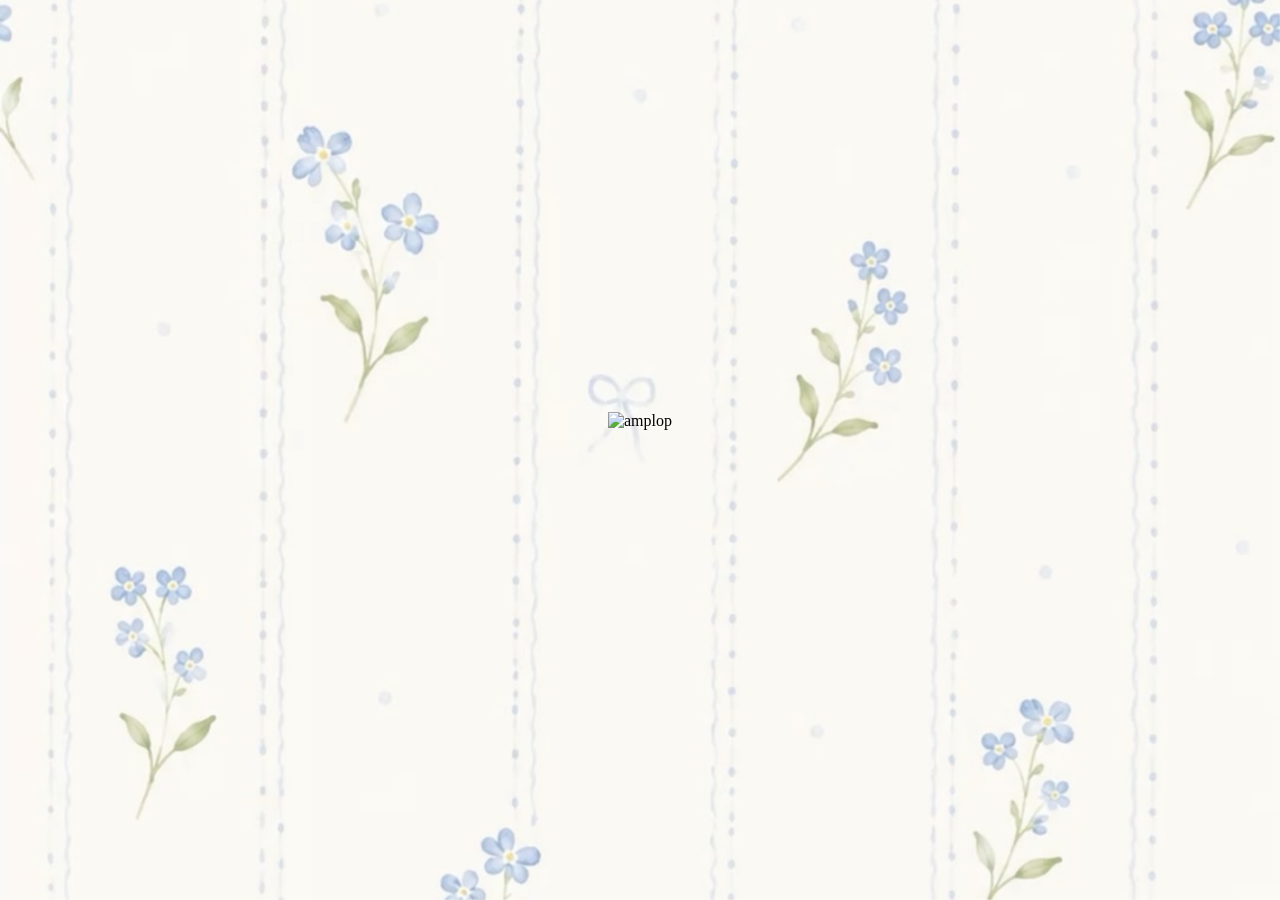
==== index.html @ 080d620e "Add files via upload" ====
<!DOCTYPE html>
<html lang="id">
<head>
    <meta charset="UTF-8">
    <meta name="viewport" content="width=device-width, initial-scale=1.0">
    <title>Birthday Surprise</title>

    <link rel="stylesheet" href="style.css">
</head>

<body>

    <div class="background"></div>

    <div class="container">

        <div class="envelope-container">

            <img
                src="amplop1.PNG"
                id="envelope"
                class="envelope"
                alt="amplop"
            >

            <!-- Area klik seal -->
            <div id="seal"></div>

            <div id="typedMessage" class="typed-message"></div>

        </div>

        <div id="letterText" class="letter-text">

            <h2>Happy Birthday ❤️</h2>

            <p>
                Hari ini adalah hari yang spesial,
                dan kamu adalah alasan mengapa hari ini terasa lebih indah.
            </p>

        </div>

    </div>

    <script src="script.js"></script>

</body>
</html>
---- style.css ----
*{
    margin:0;
    padding:0;
    box-sizing:border-box;
}

body{
    width:100vw;
    height:100vh;
    overflow:hidden;
    position:relative;
}

/* BACKGROUND */

.background{
    position:fixed;
    inset:0;

    background-image:url("background1.jpg");
    background-size:cover;
    background-position:center;
    background-repeat:no-repeat;
}

/* CONTAINER */

.container{

    position:relative;

    width:100%;
    height:100vh;

    display:flex;
    flex-direction:column;

    justify-content:center;
    align-items:center;
}

/* ENVELOPE */

.envelope-container{
    position:relative;
}

.envelope{

    width:min(95vw, 600px);
    max-width:600px;

    transform:
    translateY(50px);


    transition:
    transform .6s ease,
    opacity .4s ease;
}

/* animasi saat berganti gambar */

.envelope.switching{

    transform:scale(.95);

    opacity:.7;
}

/* SEAL */

#seal{

    position:absolute;

    left:50%;
    top:72%;

    transform:translate(-50%,-50%);

    width:80px;
    height:80px;

    border-radius:50%;

    cursor:pointer;

    z-index:10;
}

/* efek tekan seal */

#seal.pressed{

    animation:press .3s ease;
}

@keyframes press{

    0%{
        transform:
        translate(-50%,-50%)
        scale(1);
    }

    50%{
        transform:
        translate(-50%,-50%)
        scale(.85);
    }

    100%{
        transform:
        translate(-50%,-50%)
        scale(1);
    }
}

/* HINT */

.hint{

    margin-top:20px;

    font-size:18px;

    color:#555;

    animation:float 2s infinite;
}

@keyframes float{

    0%,100%{
        transform:translateY(0);
    }

    50%{
        transform:translateY(-6px);
    }
}

/* LETTER */

.letter-text{

    margin-top:25px;

    background:rgba(255,255,255,.85);

    padding:20px 25px;

    border-radius:20px;

    max-width:450px;

    text-align:center;

    opacity:0;

    transform:
    translateY(50px);

    transition:
    all .8s ease;
}

.letter-text.show{

    opacity:1;

    transform:
    translateY(0);
}

.letter-text h2{

    margin-bottom:10px;

    color:#6d8fd6;
}

.letter-text p{

    line-height:1.7;
}

.typed-message{

    position:absolute;

    top:47%;
    left:50%;

    transform:translateX(-50%);

    width:60%;

    text-align:center;

    font-size:clamp(16px, 2vw, 26px);

    font-weight:600;

    color:#6d8fd6;

    opacity:0;

    z-index:20;

    pointer-events:none;
}
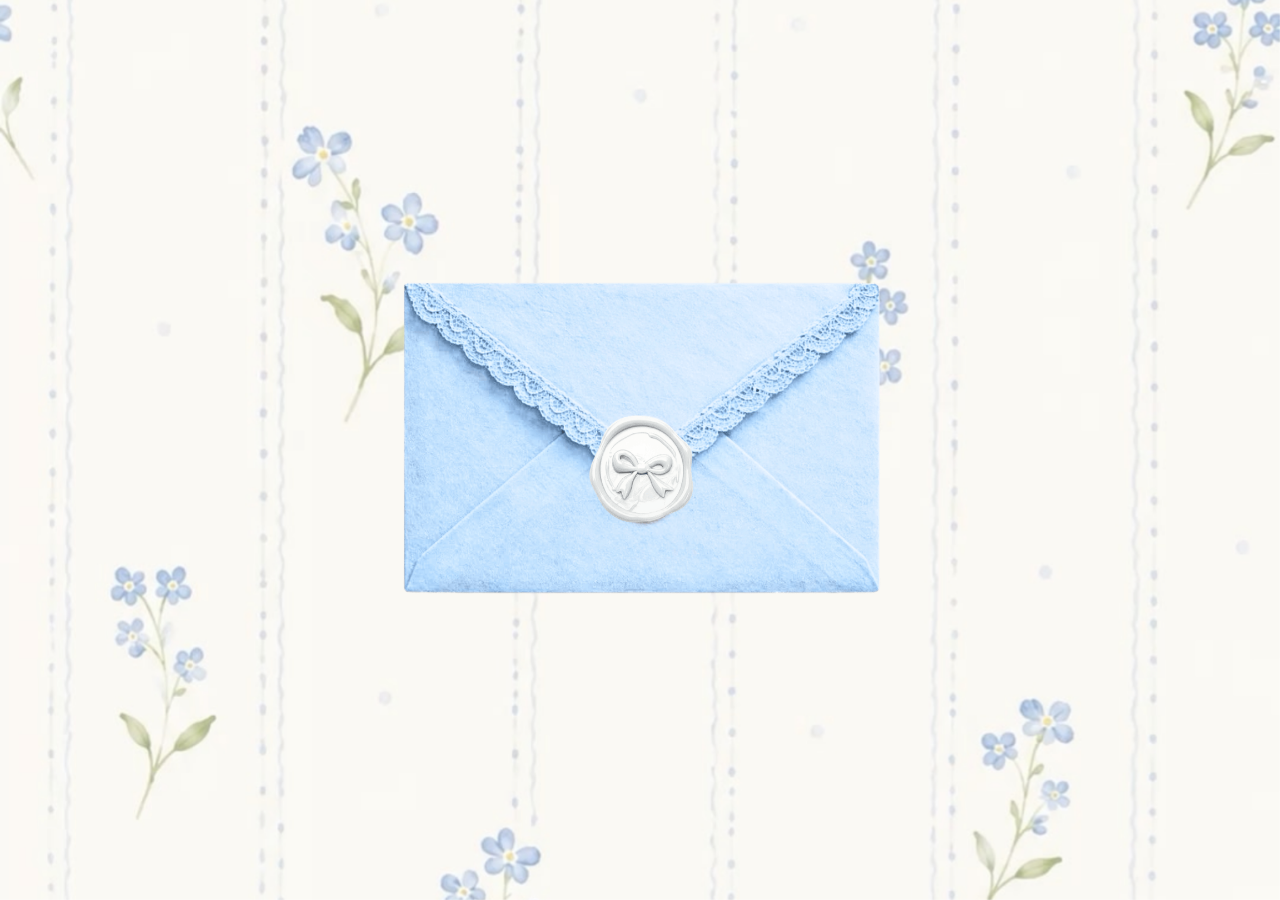
==== commit e7ac39ab: "Add files via upload" ====
--- a/index.html
+++ b/index.html
@@ -42,6 +42,57 @@
         </div>
 
     </div>
+    </div>
+
+
+<!-- ======================
+     GIFT SCENE
+====================== -->
+
+<div id="giftScene">
+
+    <img id="giftBox"
+         src="closedgift.PNG"
+         alt="gift">
+
+    <img class="gift-item bag" src="bag.PNG">
+    <img class="gift-item balloon" src="ballon.PNG">
+    <img class="gift-item bear" src="boneka.PNG">
+    <img class="gift-item cupcake" src="cupcake.PNG">
+    <img class="gift-item perfume" src="parfume.PNG">
+    <img class="gift-item iphone" src="iphone.PNG">
+    <img class="gift-item ring" src="ring.PNG">
+    <img class="gift-item makeup" src="makeup.PNG">
+    <img class="gift-item dog1" src="doggy1.PNG">
+    <img class="gift-item dog2" src="doggy2.PNG">
+    <img class="gift-item heels" src="heels.PNG">
+    <img class="gift-item jewelry" src="jewelry.PNG">
+    <img class="gift-item lipstick" src="lipstick.PNG">
+    <img class="gift-item plane" src="plane.PNG">
+    <img class="gift-item tea" src="tea.PNG">
+    <img class="gift-item mobil" src="mobil.PNG">
+</div>
+
+
+<div id="questionBox">
+
+    <h2>
+        Ready for the next surprise? 
+    </h2>
+
+    <div class="question-buttons">
+
+        <button id="yesBtn">
+            IYA
+        </button>
+
+        <button id="noBtn">
+            IYE
+        </button>
+
+    </div>
+
+</div>
 
     <script src="script.js"></script>
 
--- a/style.css
+++ b/style.css
@@ -190,18 +190,18 @@
 
     position:absolute;
 
-    top:47%;
+    top:50%;
     left:50%;
 
     transform:translateX(-50%);
 
-    width:60%;
+    width:75%;
 
     text-align:center;
 
-    font-size:clamp(16px, 2vw, 26px);
-
-    font-weight:600;
+    font-size:clamp(16px, 2vw, 30px);
+
+    font-weight:800;
 
     color:#6d8fd6;
 
@@ -210,4 +210,236 @@
     z-index:20;
 
     pointer-events:none;
+}
+
+/* ==================================
+   GIFT SCENE
+================================== */
+
+#giftScene{
+
+    position:fixed;
+    inset:0;
+
+    display:none;
+
+    justify-content:center;
+    align-items:center;
+
+    z-index:999;
+}
+
+#giftBox{
+
+    width:300px;
+
+    cursor:pointer;
+
+    animation:giftBounce 5s infinite;
+}
+
+@keyframes giftBounce{
+
+    0%,100%{
+        transform:translateY(0);
+    }
+
+    50%{
+        transform:translateY(-12px);
+    }
+
+}
+
+.gift-item{
+
+    position:absolute;
+
+    width:100px;
+
+    opacity:0;
+
+    left:50%;
+    top:50%;
+
+    transform:
+        translate(-50%,-50%)
+        scale(.3);
+
+    transition:2s ease;
+}
+
+.explode{
+
+    opacity:1;
+
+}
+
+.bag.explode{
+    transform:
+    translate(-230px,-30px)
+    rotate(-30deg);
+}
+
+.balloon.explode{
+    transform:
+    translate(-350px,-20px)
+    rotate(20deg);
+}
+
+.bear.explode{
+    transform:
+    translate(-5px,200px)
+    rotate(25deg);
+}
+
+.cupcake.explode{
+    transform:
+    translate(-175px,215px)
+    rotate(-15deg);
+}
+
+.perfume.explode{
+    transform:
+    translate(-250px,-150px)
+    rotate(15deg);
+}
+
+.iphone.explode{
+    transform:
+    translate(50px,95px)
+    rotate(-15deg);
+}
+
+.ring.explode{
+    transform:
+    translate(-100px,-215px)
+    rotate(30deg);
+}
+
+.makeup.explode{
+    transform:
+    translate(155px,60px)
+    rotate(-20deg);
+}
+
+.dog1.explode{
+    transform:
+    translate(-250px,100px)
+    rotate(-25deg);
+}
+
+.dog2.explode{
+    transform:
+    translate(-5px,-300px)
+    rotate(20deg);
+}
+
+.heels.explode{
+    transform:
+    translate(150px,-150px)
+    rotate(0deg);
+}
+
+.jewelry.explode{
+    transform:
+    translate(50px,-200px)
+    rotate(-30deg);
+}
+
+.lipstick.explode{
+    transform:
+    translate(120px,-50px)
+    rotate(15deg);
+}
+
+.plane.explode{
+    transform:
+    translate(-215px,-250px)
+    rotate(10deg);
+}
+
+.tea.explode{
+    transform:
+    translate(155px,-150px)
+    rotate(-20deg);
+}
+
+.mobil.explode{
+    transform:
+    translate(-90px,120px)
+    rotate(-15deg);
+}
+
+#questionBox{
+
+    position:fixed;
+
+    top:50%;
+    left:50%;
+
+    transform:
+    translate(-50%,-50%);
+
+    text-align:center;
+
+    opacity:0;
+
+    pointer-events:none;
+
+    z-index:1000;
+
+    transition:1s;
+}
+
+#questionBox.show{
+
+    opacity:1;
+
+    pointer-events:auto;
+}
+
+#questionBox h2{
+
+    color:#0f172a;
+
+    font-size:2rem;
+
+    margin-bottom:20px;
+}
+
+.question-buttons{
+
+    display:flex;
+
+    gap:12px;
+
+    justify-content:center;
+}
+
+.question-buttons button{
+
+    border:none;
+
+    padding:18px 36px;
+
+    border-radius:16px;
+
+    cursor:pointer;
+
+    font-size:22px;
+
+    font-weight:bold;
+}
+
+.background.change{
+
+    background-image:
+    url("background2.JPEG");
+
+    transition:2s ease;
+}
+
+.fade-out{
+    opacity:0 !important;
+    transition:1.5s ease;
 }
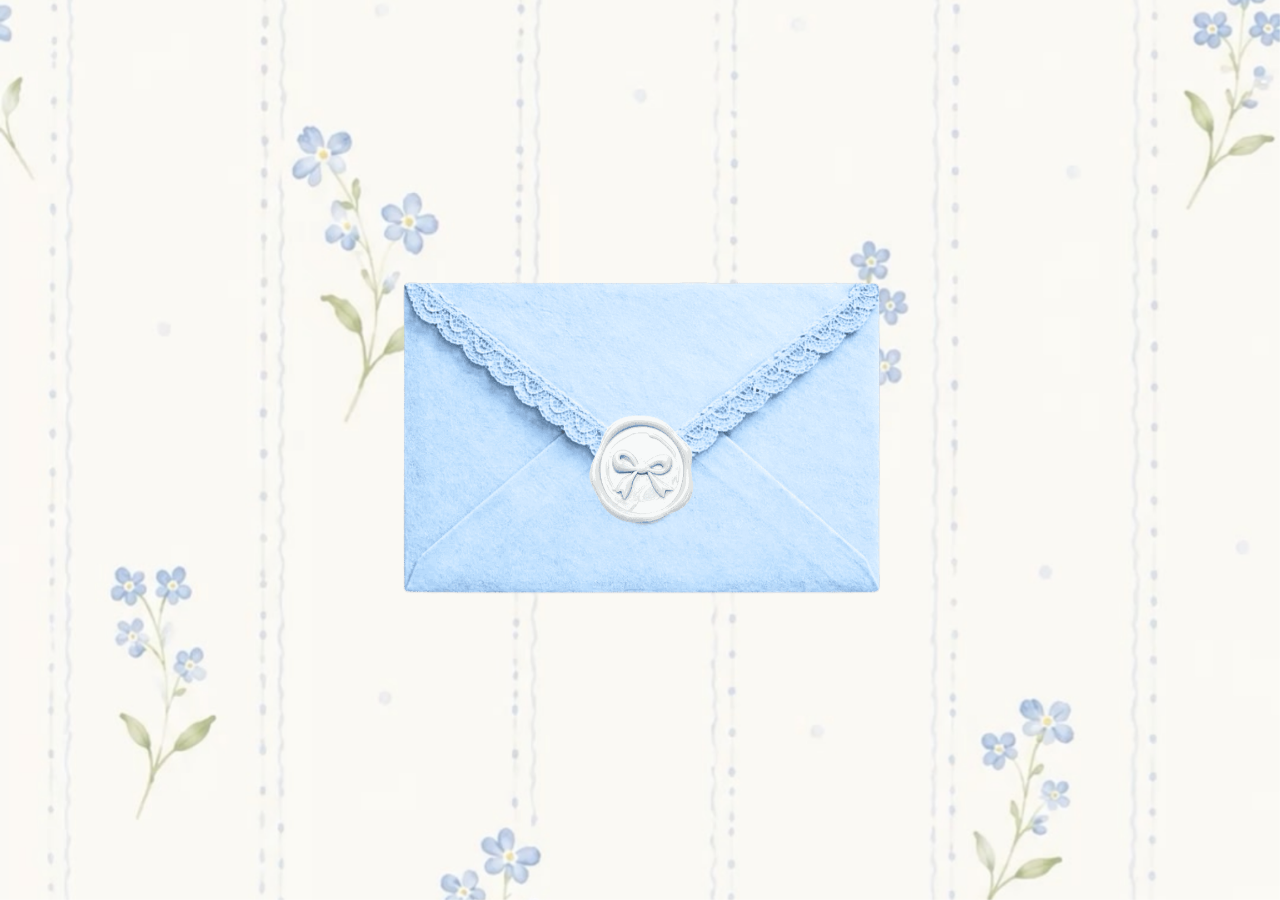
==== commit d5e2b02f: "Add files via upload" ====
--- a/index.html
+++ b/index.html
@@ -11,6 +11,7 @@
 <body>
 
     <div class="background"></div>
+    <div class="background2"></div>
 
     <div class="container">
 
--- a/style.css
+++ b/style.css
@@ -14,8 +14,11 @@
 /* BACKGROUND */
 
 .background{
+
     position:fixed;
     inset:0;
+
+    z-index:-2;
 
     background-image:url("background1.jpg");
     background-size:cover;
@@ -23,6 +26,29 @@
     background-repeat:no-repeat;
 }
 
+.background2{
+
+    position:fixed;
+    inset:0;
+
+    background-image:url("background2.JPEG");
+    background-size:cover;
+    background-position:center;
+    background-repeat:no-repeat;
+
+    opacity:0;
+
+    transition:opacity .5s ease;
+
+    z-index:-1;
+}
+
+.background2.show{
+
+    opacity:1;
+
+}
+
 /* CONTAINER */
 
 .container{
@@ -431,14 +457,6 @@
     font-weight:bold;
 }
 
-.background.change{
-
-    background-image:
-    url("background2.JPEG");
-
-    transition:2s ease;
-}
-
 .fade-out{
     opacity:0 !important;
     transition:1.5s ease;
